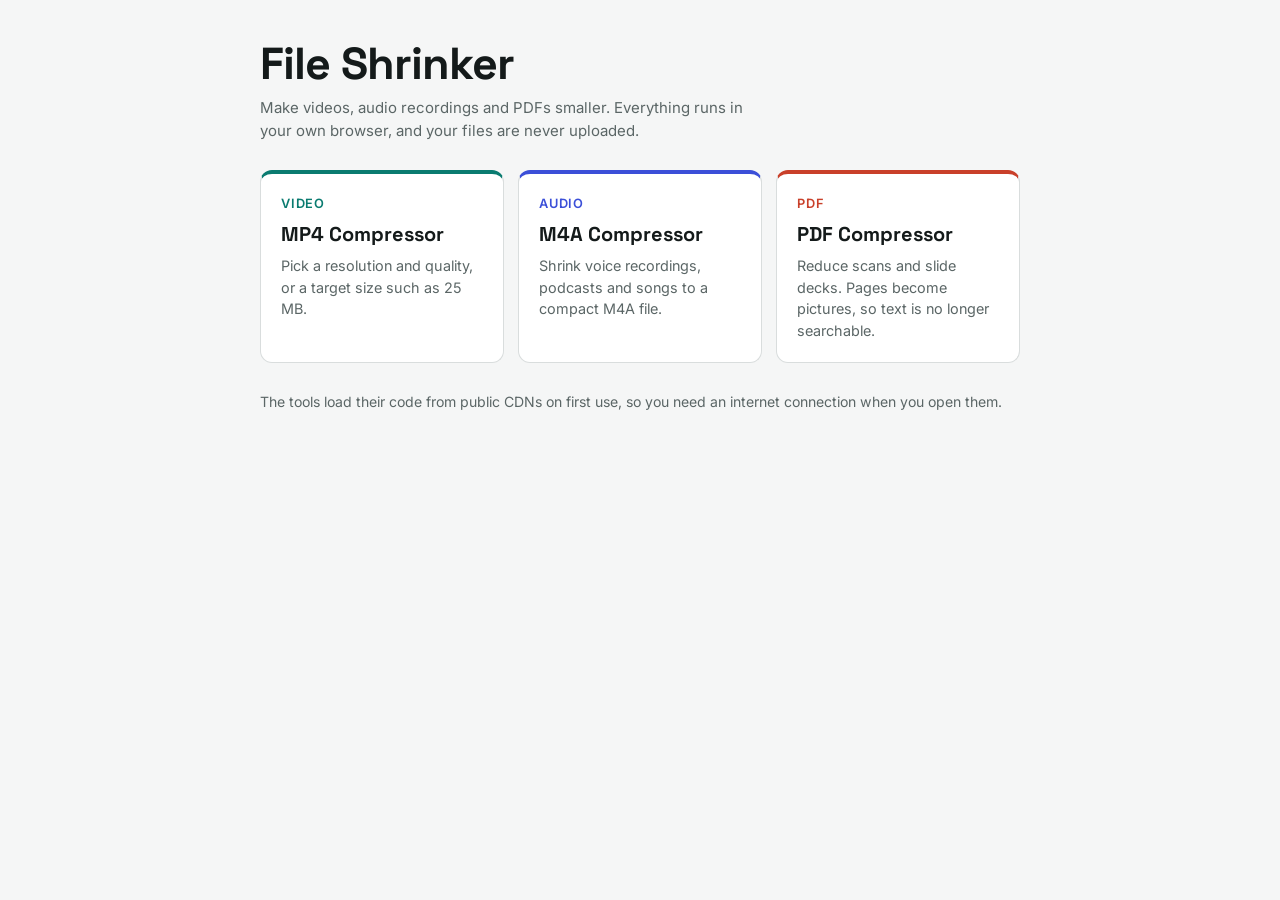
==== index.html @ 9e75716f "Initial commit: File Shrinker (video, audio, PDF compressors)" ====
<!doctype html>
<html lang="en">
<head>
<meta charset="utf-8">
<meta name="viewport" content="width=device-width, initial-scale=1, viewport-fit=cover">
<title>File Shrinker</title>
<link rel="stylesheet" href="https://fonts.googleapis.com/css2?family=Inter:wght@400;500;600&family=Space+Grotesk:wght@500;600;700&display=swap">
<style>
:root {
  --bg: #F5F6F6;
  --surface: #FFFFFF;
  --line: #D9DDDD;
  --fg: #141A1A;
  --muted: #5B6666;
  --head: 'Space Grotesk', system-ui, -apple-system, 'Segoe UI', sans-serif;
  --body: 'Inter', system-ui, -apple-system, 'Segoe UI', sans-serif;
  --c-video: #0A7B70;
  --c-audio: #3B4FD8;
  --c-pdf: #C9402A;
}
@media (prefers-color-scheme: dark) {
  :root {
    --bg: #0F1313;
    --surface: #181E1E;
    --line: #2D3838;
    --fg: #ECF0F0;
    --muted: #9AA8A8;
    --c-video: #3CCFB4;
    --c-audio: #8FA2FF;
    --c-pdf: #FF8A6E;
    color-scheme: dark;
  }
}
* { box-sizing: border-box; }
body {
  margin: 0; background: var(--bg); color: var(--fg); font-family: var(--body); font-size: 15px; line-height: 1.5;
  padding: 40px max(16px, env(safe-area-inset-right, 0px)) 56px max(16px, env(safe-area-inset-left, 0px));
}
.wrap { max-width: 760px; margin: 0 auto; }
h1 { font-family: var(--head); font-weight: 700; font-size: clamp(2rem, 6vw, 2.8rem); letter-spacing: -0.02em; line-height: 1.05; margin: 0 0 10px; }
.lead { margin: 0 0 28px; color: var(--muted); max-width: 56ch; }
.tools { display: grid; gap: 14px; grid-template-columns: repeat(auto-fit, minmax(210px, 1fr)); }
.tool {
  display: grid; gap: 6px; align-content: start; padding: 20px; text-decoration: none; color: inherit;
  background: var(--surface); border: 1px solid var(--line); border-top: 4px solid var(--c); border-radius: 12px;
}
.tool:hover { border-color: var(--c); }
.tool:focus-visible { outline: 2px solid var(--c); outline-offset: 3px; }
.tool b { font-family: var(--head); font-size: 1.25rem; }
.tool span { color: var(--muted); font-size: 0.9rem; }
.tool em { font-style: normal; font-size: 0.8rem; font-weight: 600; letter-spacing: 0.06em; text-transform: uppercase; color: var(--c); }
.foot { margin: 28px 0 0; color: var(--muted); font-size: 0.88rem; }
</style>
</head>
<body>
<div class="wrap">
  <h1>File Shrinker</h1>
  <p class="lead">Make videos, audio recordings and PDFs smaller. Everything runs in your own browser, and your files are never uploaded.</p>
  <div class="tools">
    <a class="tool" href="video.html" style="--c: var(--c-video)">
      <em>Video</em><b>MP4 Compressor</b><span>Pick a resolution and quality, or a target size such as 25 MB.</span>
    </a>
    <a class="tool" href="audio.html" style="--c: var(--c-audio)">
      <em>Audio</em><b>M4A Compressor</b><span>Shrink voice recordings, podcasts and songs to a compact M4A file.</span>
    </a>
    <a class="tool" href="pdf.html" style="--c: var(--c-pdf)">
      <em>PDF</em><b>PDF Compressor</b><span>Reduce scans and slide decks. Pages become pictures, so text is no longer searchable.</span>
    </a>
  </div>
  <p class="foot">The tools load their code from public CDNs on first use, so you need an internet connection when you open them.</p>
</div>
</body>
</html>
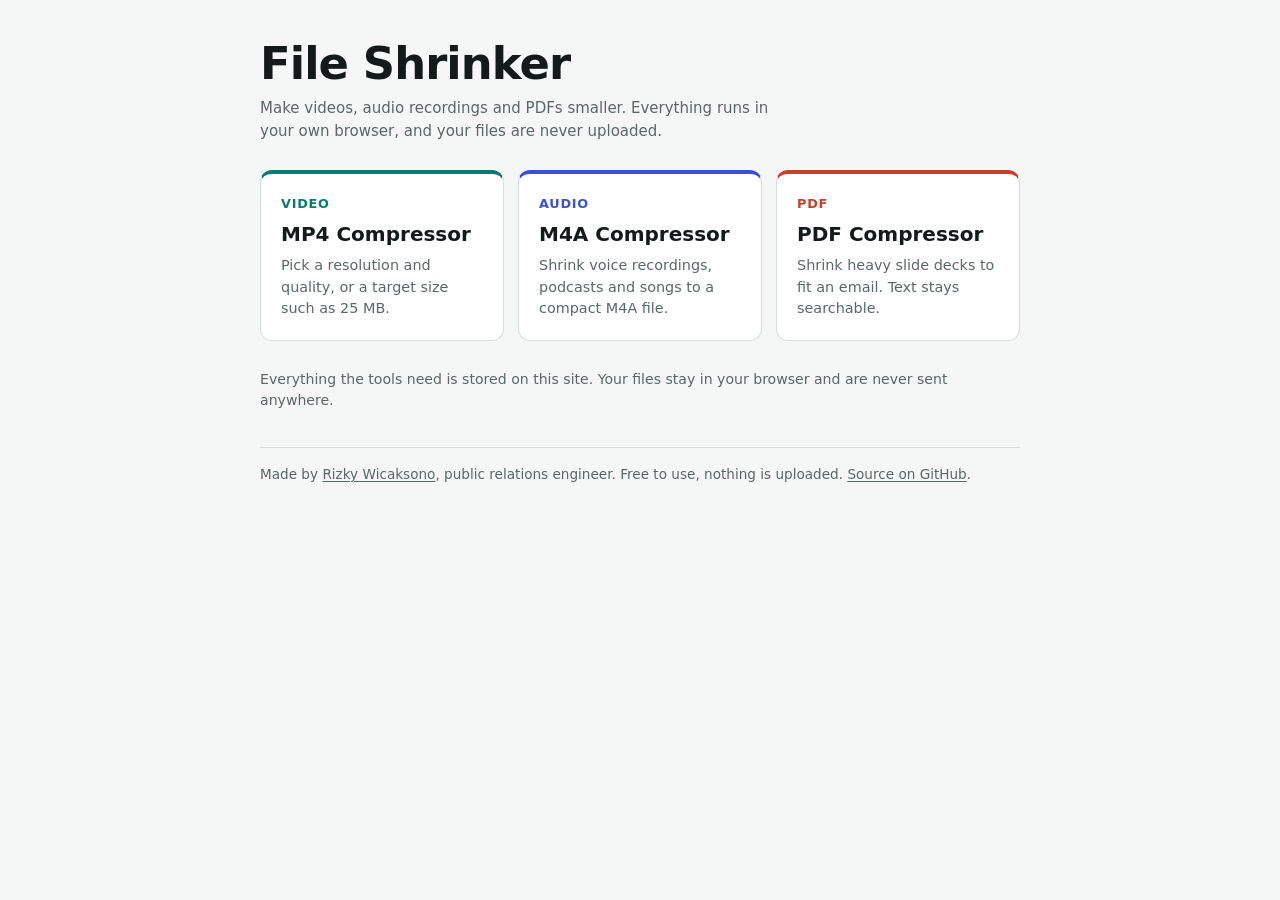
==== commit 498889b9: "Keep-text PDF mode, target size, local libraries, branding - pdf.html: new Keep text method shrinks " ====
--- a/index.html
+++ b/index.html
@@ -3,8 +3,20 @@
 <head>
 <meta charset="utf-8">
 <meta name="viewport" content="width=device-width, initial-scale=1, viewport-fit=cover">
+<meta name="description" content="Free tools to make videos, audio and PDFs smaller, right in your browser. Files are never uploaded.">
+<meta name="author" content="Rizky Wicaksono">
+<meta property="og:type" content="website">
+<meta property="og:site_name" content="File Shrinker">
+<meta property="og:title" content="File Shrinker">
+<meta property="og:description" content="Free tools to make videos, audio and PDFs smaller, right in your browser. Files are never uploaded.">
+<meta property="og:url" content="https://rizky-wicaksono.github.io/file-shrinker/">
+<meta property="og:image" content="https://rizky-wicaksono.github.io/file-shrinker/og.png">
+<meta property="og:image:width" content="1200">
+<meta property="og:image:height" content="630">
+<meta name="twitter:card" content="summary_large_image">
+<link rel="icon" href="favicon.svg" type="image/svg+xml">
 <title>File Shrinker</title>
-<link rel="stylesheet" href="https://fonts.googleapis.com/css2?family=Inter:wght@400;500;600&family=Space+Grotesk:wght@500;600;700&display=swap">
+<link rel="stylesheet" href="fonts/fonts.css">
 <style>
 :root {
   --bg: #F5F6F6;
@@ -50,6 +62,11 @@
 .tool span { color: var(--muted); font-size: 0.9rem; }
 .tool em { font-style: normal; font-size: 0.8rem; font-weight: 600; letter-spacing: 0.06em; text-transform: uppercase; color: var(--c); }
 .foot { margin: 28px 0 0; color: var(--muted); font-size: 0.88rem; }
+.back { display: inline-block; margin: 0 0 14px; font-size: 0.88rem; color: var(--muted); text-decoration: none; }
+.back:hover { color: var(--fg); text-decoration: underline; }
+.credit { margin: 36px 0 0; padding-top: 16px; border-top: 1px solid var(--line); font-size: 0.85rem; color: var(--muted); }
+.credit a { color: inherit; text-decoration: underline; text-underline-offset: 2px; }
+.credit a:hover { color: var(--fg); }
 </style>
 </head>
 <body>
@@ -64,10 +81,11 @@
       <em>Audio</em><b>M4A Compressor</b><span>Shrink voice recordings, podcasts and songs to a compact M4A file.</span>
     </a>
     <a class="tool" href="pdf.html" style="--c: var(--c-pdf)">
-      <em>PDF</em><b>PDF Compressor</b><span>Reduce scans and slide decks. Pages become pictures, so text is no longer searchable.</span>
+      <em>PDF</em><b>PDF Compressor</b><span>Shrink heavy slide decks to fit an email. Text stays searchable.</span>
     </a>
   </div>
-  <p class="foot">The tools load their code from public CDNs on first use, so you need an internet connection when you open them.</p>
+  <p class="foot">Everything the tools need is stored on this site. Your files stay in your browser and are never sent anywhere.</p>
+  <footer class="credit">Made by <a href="https://rizky-wicaksono.github.io">Rizky Wicaksono</a>, public relations engineer. Free to use, nothing is uploaded. <a href="https://github.com/rizky-wicaksono/file-shrinker">Source on GitHub</a>.</footer>
 </div>
 </body>
 </html>
--- a/fonts/fonts.css
+++ b/fonts/fonts.css
@@ -0,0 +1,7 @@
+/* Self-hosted fonts (latin subset) so pages make no requests to Google Fonts. Licenses in /licenses. */
+@font-face { font-family: 'Inter'; font-style: normal; font-weight: 400; font-display: swap; src: url('inter-latin-400-normal.woff2') format('woff2'); }
+@font-face { font-family: 'Inter'; font-style: normal; font-weight: 500; font-display: swap; src: url('inter-latin-500-normal.woff2') format('woff2'); }
+@font-face { font-family: 'Inter'; font-style: normal; font-weight: 600; font-display: swap; src: url('inter-latin-600-normal.woff2') format('woff2'); }
+@font-face { font-family: 'Space Grotesk'; font-style: normal; font-weight: 500; font-display: swap; src: url('space-grotesk-latin-500-normal.woff2') format('woff2'); }
+@font-face { font-family: 'Space Grotesk'; font-style: normal; font-weight: 600; font-display: swap; src: url('space-grotesk-latin-600-normal.woff2') format('woff2'); }
+@font-face { font-family: 'Space Grotesk'; font-style: normal; font-weight: 700; font-display: swap; src: url('space-grotesk-latin-700-normal.woff2') format('woff2'); }
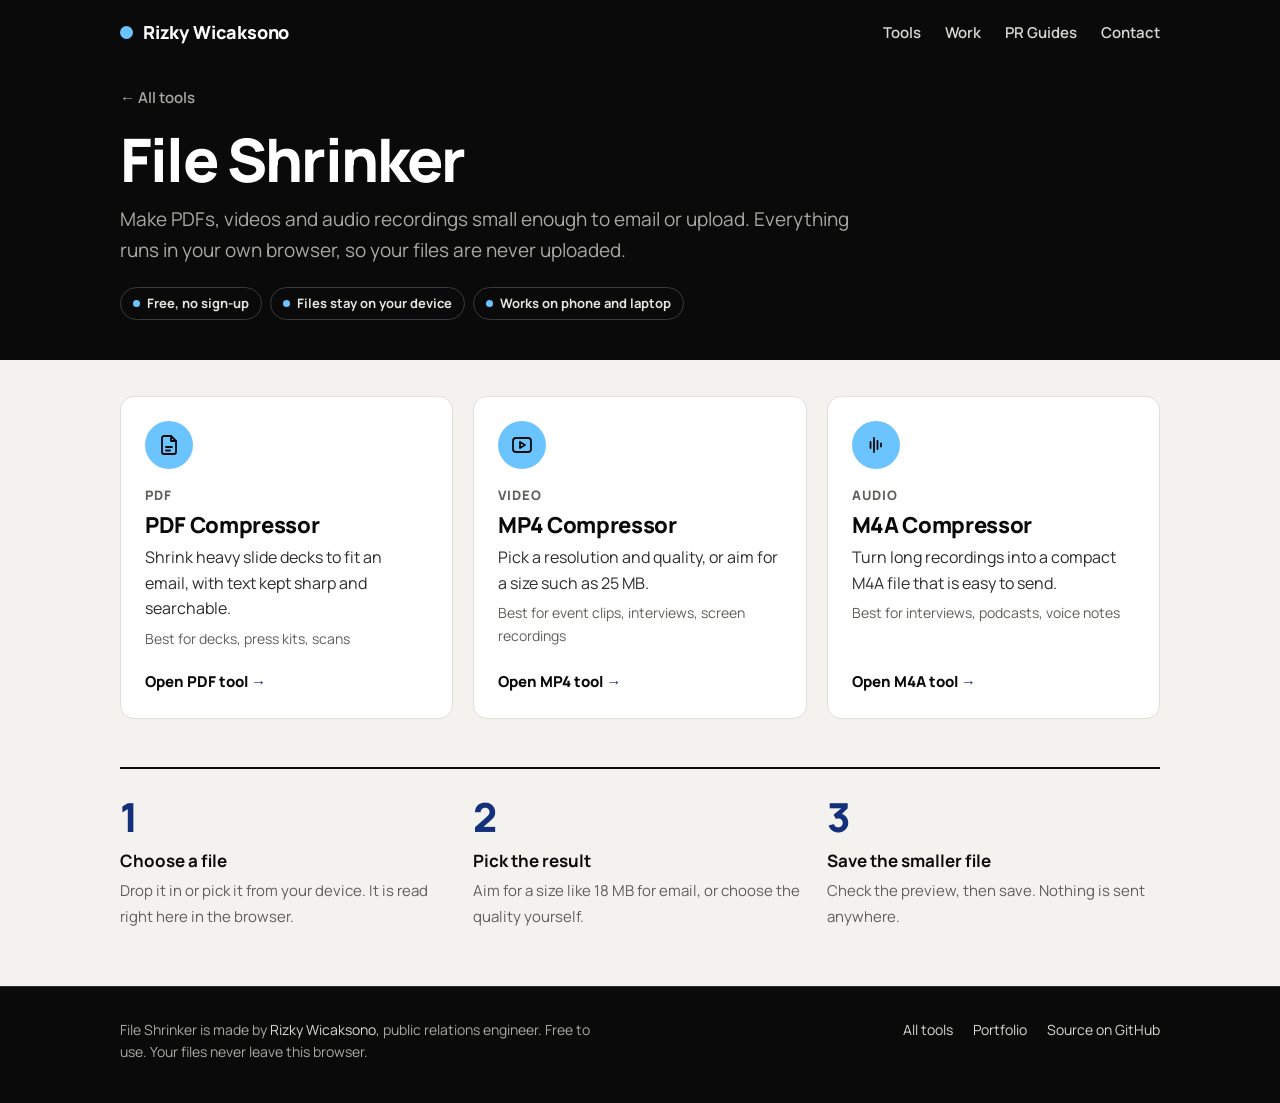
==== commit 7b96feb3: "Match portfolio look: shared theme.css, Manrope, site header and footer, friendlier errors Co-Author" ====
--- a/index.html
+++ b/index.html
@@ -17,75 +17,94 @@
 <link rel="icon" href="favicon.svg" type="image/svg+xml">
 <title>File Shrinker</title>
 <link rel="stylesheet" href="fonts/fonts.css">
+<link rel="stylesheet" href="theme.css">
+<meta name="theme-color" content="#0a0a0a">
 <style>
-:root {
-  --bg: #F5F6F6;
-  --surface: #FFFFFF;
-  --line: #D9DDDD;
-  --fg: #141A1A;
-  --muted: #5B6666;
-  --head: 'Space Grotesk', system-ui, -apple-system, 'Segoe UI', sans-serif;
-  --body: 'Inter', system-ui, -apple-system, 'Segoe UI', sans-serif;
-  --c-video: #0A7B70;
-  --c-audio: #3B4FD8;
-  --c-pdf: #C9402A;
+.tools { display: grid; gap: 20px; grid-template-columns: repeat(3, minmax(0, 1fr)); margin-top: 36px; }
+.tool {
+  display: flex; flex-direction: column; gap: 6px; padding: 24px; text-decoration: none; color: inherit;
+  background: var(--surface); border: 1px solid var(--line); border-radius: var(--radius-lg);
+  transition: transform .18s, box-shadow .18s, border-color .18s;
 }
-@media (prefers-color-scheme: dark) {
-  :root {
-    --bg: #0F1313;
-    --surface: #181E1E;
-    --line: #2D3838;
-    --fg: #ECF0F0;
-    --muted: #9AA8A8;
-    --c-video: #3CCFB4;
-    --c-audio: #8FA2FF;
-    --c-pdf: #FF8A6E;
-    color-scheme: dark;
-  }
-}
-* { box-sizing: border-box; }
-body {
-  margin: 0; background: var(--bg); color: var(--fg); font-family: var(--body); font-size: 15px; line-height: 1.5;
-  padding: 40px max(16px, env(safe-area-inset-right, 0px)) 56px max(16px, env(safe-area-inset-left, 0px));
-}
-.wrap { max-width: 760px; margin: 0 auto; }
-h1 { font-family: var(--head); font-weight: 700; font-size: clamp(2rem, 6vw, 2.8rem); letter-spacing: -0.02em; line-height: 1.05; margin: 0 0 10px; }
-.lead { margin: 0 0 28px; color: var(--muted); max-width: 56ch; }
-.tools { display: grid; gap: 14px; grid-template-columns: repeat(auto-fit, minmax(210px, 1fr)); }
-.tool {
-  display: grid; gap: 6px; align-content: start; padding: 20px; text-decoration: none; color: inherit;
-  background: var(--surface); border: 1px solid var(--line); border-top: 4px solid var(--c); border-radius: 12px;
-}
-.tool:hover { border-color: var(--c); }
-.tool:focus-visible { outline: 2px solid var(--c); outline-offset: 3px; }
-.tool b { font-family: var(--head); font-size: 1.25rem; }
-.tool span { color: var(--muted); font-size: 0.9rem; }
-.tool em { font-style: normal; font-size: 0.8rem; font-weight: 600; letter-spacing: 0.06em; text-transform: uppercase; color: var(--c); }
-.foot { margin: 28px 0 0; color: var(--muted); font-size: 0.88rem; }
-.back { display: inline-block; margin: 0 0 14px; font-size: 0.88rem; color: var(--muted); text-decoration: none; }
-.back:hover { color: var(--fg); text-decoration: underline; }
-.credit { margin: 36px 0 0; padding-top: 16px; border-top: 1px solid var(--line); font-size: 0.85rem; color: var(--muted); }
-.credit a { color: inherit; text-decoration: underline; text-underline-offset: 2px; }
-.credit a:hover { color: var(--fg); }
+.tool:hover { transform: translateY(-3px); box-shadow: 0 12px 28px rgba(0,0,0,.08); border-color: var(--fg); }
+.ico { display: grid; place-items: center; width: 48px; height: 48px; border-radius: 50%; background: var(--cta); color: var(--cta-ink); margin-bottom: 10px; }
+.ico svg { width: 24px; height: 24px; }
+.kind { font-size: 13px; font-weight: 800; letter-spacing: .08em; text-transform: uppercase; color: var(--muted); }
+.name { font-size: 22px; font-weight: 800; letter-spacing: -0.015em; line-height: 1.25; }
+.desc { color: var(--fg); opacity: .85; font-size: 16px; }
+.best { color: var(--muted); font-size: 14px; margin-bottom: 14px; }
+.go { margin-top: auto; font-weight: 800; font-size: 15px; }
+.go::after { content: " →"; color: var(--accent); }
+.how { display: grid; gap: 20px; grid-template-columns: repeat(3, minmax(0, 1fr)); list-style: none; margin: 48px 0 0; padding: 28px 0 0; border-top: 2px solid var(--fg); counter-reset: s; }
+.how li { counter-increment: s; }
+.how li::before { content: counter(s); display: block; font-size: 40px; font-weight: 800; line-height: 1; letter-spacing: -0.04em; color: var(--accent); margin-bottom: 10px; }
+.how b { display: block; font-size: 17px; margin-bottom: 4px; }
+.how span { color: var(--muted); font-size: 15px; }
+@media (max-width: 860px) { .tools { grid-template-columns: 1fr 1fr; } }
+@media (max-width: 600px) { .tools, .how { grid-template-columns: 1fr; } .tools { margin-top: 28px; } .how { margin-top: 36px; } }
+.sr-only { position: absolute; width: 1px; height: 1px; overflow: hidden; clip: rect(0 0 0 0); white-space: nowrap; }
 </style>
 </head>
 <body>
-<div class="wrap">
+<a class="skip" href="#main">Skip to the tools</a>
+<header class="sitebar"><div class="wrap">
+  <a class="brand" href="https://rizky-wicaksono.github.io/"><i aria-hidden="true"></i>Rizky Wicaksono</a>
+  <nav aria-label="Main"><ul>
+    <li><a href="https://rizky-wicaksono.github.io/tools/">Tools</a></li>
+    <li><a href="https://rizky-wicaksono.github.io/#work">Work</a></li>
+    <li><a href="https://rizky-wicaksono.github.io/guides/">PR Guides</a></li>
+    <li><a href="https://rizky-wicaksono.github.io/#contact">Contact</a></li>
+  </ul></nav>
+</div></header>
+<div class="hero"><div class="wrap">
+  <a class="crumb" href="https://rizky-wicaksono.github.io/tools/">← All tools</a>
   <h1>File Shrinker</h1>
-  <p class="lead">Make videos, audio recordings and PDFs smaller. Everything runs in your own browser, and your files are never uploaded.</p>
+  <p class="lead">Make PDFs, videos and audio recordings small enough to email or upload. Everything runs in your own browser, so your files are never uploaded.</p>
+  <ul class="trust" aria-label="About this tool">
+    <li>Free, no sign-up</li><li>Files stay on your device</li><li>Works on phone and laptop</li>
+  </ul>
+</div></div>
+<main id="main" class="wrap">
+  <h2 class="sr-only">Pick a tool</h2>
   <div class="tools">
-    <a class="tool" href="video.html" style="--c: var(--c-video)">
-      <em>Video</em><b>MP4 Compressor</b><span>Pick a resolution and quality, or a target size such as 25 MB.</span>
+    <a class="tool" href="pdf.html">
+      <span class="ico" aria-hidden="true"><svg viewBox="0 0 24 24" fill="none" stroke="currentColor" stroke-width="1.8" stroke-linecap="round" stroke-linejoin="round"><path d="M14 3H7a2 2 0 0 0-2 2v14a2 2 0 0 0 2 2h10a2 2 0 0 0 2-2V8z"/><path d="M14 3v5h5"/><path d="M9 14h6M9 17.5h4"/></svg></span>
+      <span class="kind">PDF</span>
+      <span class="name">PDF Compressor</span>
+      <span class="desc">Shrink heavy slide decks to fit an email, with text kept sharp and searchable.</span>
+      <span class="best">Best for decks, press kits, scans</span>
+      <span class="go">Open PDF tool</span>
     </a>
-    <a class="tool" href="audio.html" style="--c: var(--c-audio)">
-      <em>Audio</em><b>M4A Compressor</b><span>Shrink voice recordings, podcasts and songs to a compact M4A file.</span>
+    <a class="tool" href="video.html">
+      <span class="ico" aria-hidden="true"><svg viewBox="0 0 24 24" fill="none" stroke="currentColor" stroke-width="1.8" stroke-linecap="round" stroke-linejoin="round"><rect x="3" y="5" width="18" height="14" rx="3"/><path d="m10 9 5 3-5 3z"/></svg></span>
+      <span class="kind">Video</span>
+      <span class="name">MP4 Compressor</span>
+      <span class="desc">Pick a resolution and quality, or aim for a size such as 25 MB.</span>
+      <span class="best">Best for event clips, interviews, screen recordings</span>
+      <span class="go">Open MP4 tool</span>
     </a>
-    <a class="tool" href="pdf.html" style="--c: var(--c-pdf)">
-      <em>PDF</em><b>PDF Compressor</b><span>Shrink heavy slide decks to fit an email. Text stays searchable.</span>
+    <a class="tool" href="audio.html">
+      <span class="ico" aria-hidden="true"><svg viewBox="0 0 24 24" fill="none" stroke="currentColor" stroke-width="1.8" stroke-linecap="round" stroke-linejoin="round"><path d="M6.5 9v6M10 5v14M13.5 8v8M17 10.5v3"/></svg></span>
+      <span class="kind">Audio</span>
+      <span class="name">M4A Compressor</span>
+      <span class="desc">Turn long recordings into a compact M4A file that is easy to send.</span>
+      <span class="best">Best for interviews, podcasts, voice notes</span>
+      <span class="go">Open M4A tool</span>
     </a>
   </div>
-  <p class="foot">Everything the tools need is stored on this site. Your files stay in your browser and are never sent anywhere.</p>
-  <footer class="credit">Made by <a href="https://rizky-wicaksono.github.io">Rizky Wicaksono</a>, public relations engineer. Free to use, nothing is uploaded. <a href="https://github.com/rizky-wicaksono/file-shrinker">Source on GitHub</a>.</footer>
-</div>
+  <ol class="how" aria-label="How it works">
+    <li><b>Choose a file</b><span>Drop it in or pick it from your device. It is read right here in the browser.</span></li>
+    <li><b>Pick the result</b><span>Aim for a size like 18 MB for email, or choose the quality yourself.</span></li>
+    <li><b>Save the smaller file</b><span>Check the preview, then save. Nothing is sent anywhere.</span></li>
+  </ol>
+</main>
+<footer class="sitefoot"><div class="wrap">
+  <p>File Shrinker is made by <a href="https://rizky-wicaksono.github.io/">Rizky Wicaksono</a>, public relations engineer. Free to use. Your files never leave this browser.</p>
+  <ul>
+    <li><a href="https://rizky-wicaksono.github.io/tools/">All tools</a></li>
+    <li><a href="https://rizky-wicaksono.github.io/">Portfolio</a></li>
+    <li><a href="https://github.com/rizky-wicaksono/file-shrinker">Source on GitHub</a></li>
+  </ul>
+</div></footer>
 </body>
 </html>
--- a/fonts/fonts.css
+++ b/fonts/fonts.css
@@ -1,7 +1,6 @@
-/* Self-hosted fonts (latin subset) so pages make no requests to Google Fonts. Licenses in /licenses. */
-@font-face { font-family: 'Inter'; font-style: normal; font-weight: 400; font-display: swap; src: url('inter-latin-400-normal.woff2') format('woff2'); }
-@font-face { font-family: 'Inter'; font-style: normal; font-weight: 500; font-display: swap; src: url('inter-latin-500-normal.woff2') format('woff2'); }
-@font-face { font-family: 'Inter'; font-style: normal; font-weight: 600; font-display: swap; src: url('inter-latin-600-normal.woff2') format('woff2'); }
-@font-face { font-family: 'Space Grotesk'; font-style: normal; font-weight: 500; font-display: swap; src: url('space-grotesk-latin-500-normal.woff2') format('woff2'); }
-@font-face { font-family: 'Space Grotesk'; font-style: normal; font-weight: 600; font-display: swap; src: url('space-grotesk-latin-600-normal.woff2') format('woff2'); }
-@font-face { font-family: 'Space Grotesk'; font-style: normal; font-weight: 700; font-display: swap; src: url('space-grotesk-latin-700-normal.woff2') format('woff2'); }
+/* Self-hosted Manrope (latin subset), the same typeface as rizky-wicaksono.github.io, so pages make no requests to Google Fonts. License in /licenses. */
+@font-face { font-family: 'Manrope'; font-style: normal; font-weight: 400; font-display: swap; src: url('manrope-latin-400-normal.woff2') format('woff2'); }
+@font-face { font-family: 'Manrope'; font-style: normal; font-weight: 500; font-display: swap; src: url('manrope-latin-500-normal.woff2') format('woff2'); }
+@font-face { font-family: 'Manrope'; font-style: normal; font-weight: 600; font-display: swap; src: url('manrope-latin-600-normal.woff2') format('woff2'); }
+@font-face { font-family: 'Manrope'; font-style: normal; font-weight: 700; font-display: swap; src: url('manrope-latin-700-normal.woff2') format('woff2'); }
+@font-face { font-family: 'Manrope'; font-style: normal; font-weight: 800; font-display: swap; src: url('manrope-latin-800-normal.woff2') format('woff2'); }
--- a/theme.css
+++ b/theme.css
@@ -0,0 +1,144 @@
+/* File Shrinker theme.
+   Matches rizky-wicaksono.github.io: Manrope, ink black and warm paper, sky-blue pill buttons, dark top bar and footer.
+   Every colour is a token below, so the look can change in one place. Each tool page keeps its own layout CSS
+   and links this file after it, so these rules win where both set the same thing. */
+:root {
+  /* brand (same values as the portfolio's style.css) */
+  --ink: #0a0a0a;
+  --paper: #ffffff;
+  --soft: #f4f2ee;
+  --cta: #6cc4ff;          /* primary button */
+  --cta-hover: #94d6ff;
+  --cta-ink: #0a0a0a;
+  --dark: #0a0a0a;         /* top bar, hero band, footer */
+  --dark-line: #2b2b2b;
+  --dark-muted: #a9a9a4;
+  --focus: #1a5cff;
+
+  /* tool surfaces */
+  --bg: var(--soft);
+  --surface: #ffffff;
+  --sunk: #ece9e3;
+  --line: #e2dfd8;
+  --fg: #0a0a0a;
+  --muted: #5f5f5b;
+  --accent: #14307a;       /* selected options, progress, icons */
+  --accent-ink: #ffffff;
+  --accent-soft: #e5ebf7;
+  --warn: #7a4600;
+  --warn-soft: #fbefd8;
+  --info: #14307a;
+  --info-soft: #e5ebf7;
+  --ok: #17663a;
+  --ok-soft: #e1f3e7;
+  --danger: #a8231b;
+  --danger-soft: #fce8e6;
+
+  --head: 'Manrope', -apple-system, BlinkMacSystemFont, 'Segoe UI', Roboto, Arial, sans-serif;
+  --body: var(--head);
+  --radius: 10px;
+  --radius-lg: 14px;
+  color-scheme: light;
+}
+@media (prefers-color-scheme: dark) {
+  :root:not([data-theme="light"]) {
+    --bg: #0f0f0f; --surface: #181818; --sunk: #222222; --line: #303030; --fg: #f2f2ef; --muted: #a9a9a4;
+    --accent: #6cc4ff; --accent-ink: #0a0a0a; --accent-soft: #14283a;
+    --warn: #e8b15a; --warn-soft: #2d2312; --info: #9fd6ff; --info-soft: #14283a;
+    --ok: #7fd9a0; --ok-soft: #12291b; --danger: #ff9a90; --danger-soft: #331a18; --focus: #ffd24a;
+    color-scheme: dark;
+  }
+}
+:root[data-theme="dark"] {
+  --bg: #0f0f0f; --surface: #181818; --sunk: #222222; --line: #303030; --fg: #f2f2ef; --muted: #a9a9a4;
+  --accent: #6cc4ff; --accent-ink: #0a0a0a; --accent-soft: #14283a;
+  --warn: #e8b15a; --warn-soft: #2d2312; --info: #9fd6ff; --info-soft: #14283a;
+  --ok: #7fd9a0; --ok-soft: #12291b; --danger: #ff9a90; --danger-soft: #331a18; --focus: #ffd24a;
+  color-scheme: dark;
+}
+
+/* ---------- page frame ---------- */
+* { box-sizing: border-box; }
+html { -webkit-text-size-adjust: 100%; }
+body {
+  margin: 0; padding: 0; background: var(--bg); color: var(--fg);
+  font-family: var(--body); font-size: 16px; line-height: 1.6; -webkit-font-smoothing: antialiased;
+}
+a { color: inherit; text-underline-offset: 3px; }
+:focus-visible { outline: 3px solid var(--focus); outline-offset: 3px; border-radius: 4px; }
+.wrap {
+  width: min(1040px, 100% - 32px); margin-inline: auto;
+  padding-left: env(safe-area-inset-left, 0px); padding-right: env(safe-area-inset-right, 0px);
+}
+.skip { position: absolute; left: 16px; top: -60px; z-index: 20; background: var(--cta); color: var(--cta-ink); padding: 8px 14px; border-radius: 6px; font-weight: 700; text-decoration: none; }
+.skip:focus { top: 12px; }
+
+/* top bar, same as the portfolio header */
+.sitebar { background: var(--dark); color: #fff; }
+.sitebar .wrap { display: flex; align-items: center; justify-content: space-between; gap: 12px 24px; flex-wrap: wrap; padding-block: 18px; }
+.brand { display: inline-flex; align-items: center; gap: 10px; font-weight: 800; font-size: 18px; letter-spacing: -0.01em; text-decoration: none; color: #fff; }
+.brand i { width: 13px; height: 13px; border-radius: 50%; background: var(--cta); display: inline-block; }
+.sitebar nav ul { display: flex; gap: 8px 24px; flex-wrap: wrap; list-style: none; margin: 0; padding: 0; }
+.sitebar nav a { color: #d8d8d3; text-decoration: none; font-weight: 600; font-size: 15px; }
+.sitebar nav a:hover, .sitebar nav a[aria-current] { color: #fff; text-decoration: underline; text-decoration-color: var(--cta); text-decoration-thickness: 2px; }
+.sitebar :focus-visible, .hero :focus-visible, .sitefoot :focus-visible { outline-color: #ffd24a; }
+
+/* dark hero band with the page title */
+.hero { background: var(--dark); color: #fff; padding-block: 20px 40px; }
+.hero h1 {
+  font-family: var(--head); font-weight: 800; font-size: clamp(34px, 6vw, 60px); line-height: 1.04;
+  letter-spacing: -0.03em; margin: 0 0 14px; text-wrap: balance; color: #fff;
+}
+.hero .lead { color: var(--dark-muted); font-size: clamp(16px, 1.8vw, 19px); max-width: 40em; margin: 0; }
+.crumb { display: inline-block; margin: 0 0 18px; color: var(--dark-muted); text-decoration: none; font-weight: 600; font-size: 15px; }
+.crumb:hover { color: #fff; }
+.trust { display: flex; flex-wrap: wrap; gap: 8px; list-style: none; margin: 22px 0 0; padding: 0; }
+.trust li { display: inline-flex; align-items: center; gap: 7px; padding: 5px 12px; border: 1px solid #3a3a3a; border-radius: 999px; font-size: 13px; font-weight: 700; color: #e6e6e1; }
+.trust li::before { content: ""; width: 7px; height: 7px; border-radius: 50%; background: var(--cta); }
+
+/* footer, same as the portfolio footer */
+.sitefoot { background: var(--dark); color: var(--dark-muted); border-top: 1px solid var(--dark-line); padding-block: 32px 40px; margin-top: 56px; font-size: 14px; }
+.sitefoot .wrap { display: flex; flex-wrap: wrap; justify-content: space-between; gap: 16px 32px; }
+.sitefoot p { margin: 0; max-width: 34em; }
+.sitefoot ul { display: flex; flex-wrap: wrap; gap: 8px 20px; list-style: none; margin: 0; padding: 0; }
+.sitefoot a { text-decoration: none; color: #d8d8d3; }
+.sitefoot a:hover { color: #fff; text-decoration: underline; }
+
+/* ---------- tool page components (override the page's own rules) ---------- */
+.grid { margin-top: 28px; }
+.panel { border-radius: var(--radius-lg); padding: 22px; }
+.panel h2 { font-family: var(--head); font-size: 13px; font-weight: 800; letter-spacing: 0.08em; color: var(--muted); }
+.drop strong, .big, .result h3 { font-family: var(--head); font-weight: 800; }
+.big { letter-spacing: -0.03em; }
+legend { font-weight: 700; }
+.opt span { border-radius: 999px; padding: 8px 15px; font-weight: 600; }
+.chip { font-weight: 600; }
+.tag { border-radius: 999px; padding: 2px 10px; font-weight: 800; }
+.note, .sub, .spec { line-height: 1.5; }
+.callout { border-radius: var(--radius); }
+.hint { border-radius: var(--radius); line-height: 1.45; }
+.hint.ok { background: var(--ok-soft); color: var(--ok); }
+.engine.bad { font-weight: 600; }
+
+.btn {
+  width: 100%; font: inherit; font-weight: 800; font-size: 16px; padding: 13px 22px; border-radius: 999px;
+  border: 2px solid var(--cta); background: var(--cta); color: var(--cta-ink); cursor: pointer;
+  transition: transform .15s, background-color .15s, border-color .15s;
+}
+.btn:hover:not(:disabled) { filter: none; background: var(--cta-hover); border-color: var(--cta-hover); transform: translateY(-1px); }
+.btn:focus-visible { outline: 3px solid var(--focus); outline-offset: 3px; }
+.btn:disabled { opacity: 1; background: var(--sunk); border-color: var(--line); color: var(--muted); cursor: not-allowed; }
+.btn.ghost { background: transparent; color: var(--fg); border-color: var(--line); }
+.btn.ghost:hover:not(:disabled) { background: transparent; border-color: var(--fg); }
+.btn.small { width: auto; padding: 7px 16px; font-size: 14px; font-weight: 700; }
+
+/* phones: bigger touch targets, tighter panels */
+@media (max-width: 600px) {
+  .hero { padding-block: 12px 32px; }
+  .panel { padding: 18px 16px; }
+  .opt span { padding: 10px 15px; }
+  .chip { padding: 8px 14px; }
+  .big { font-size: 2rem; }
+  .sitefoot { margin-top: 40px; }
+}
+@media (prefers-reduced-motion: reduce) { * { transition: none !important; scroll-behavior: auto !important; } }
